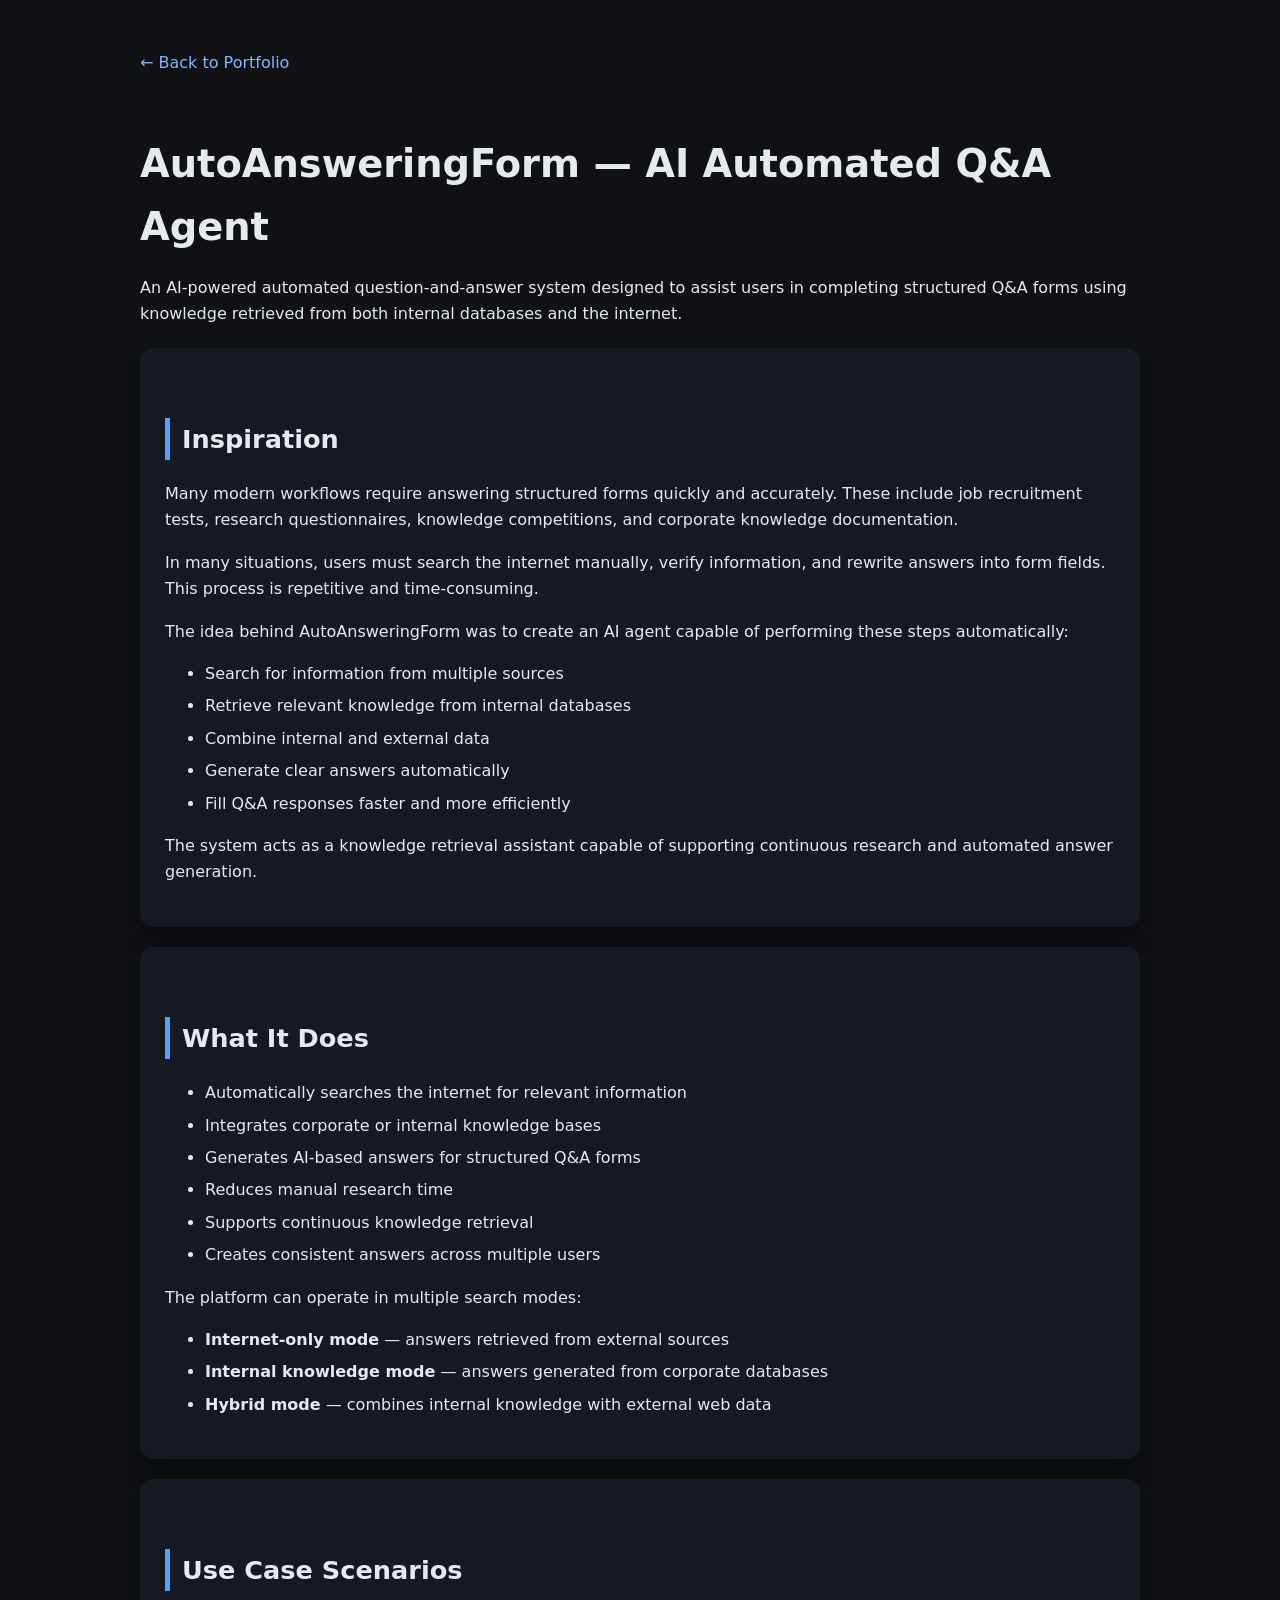
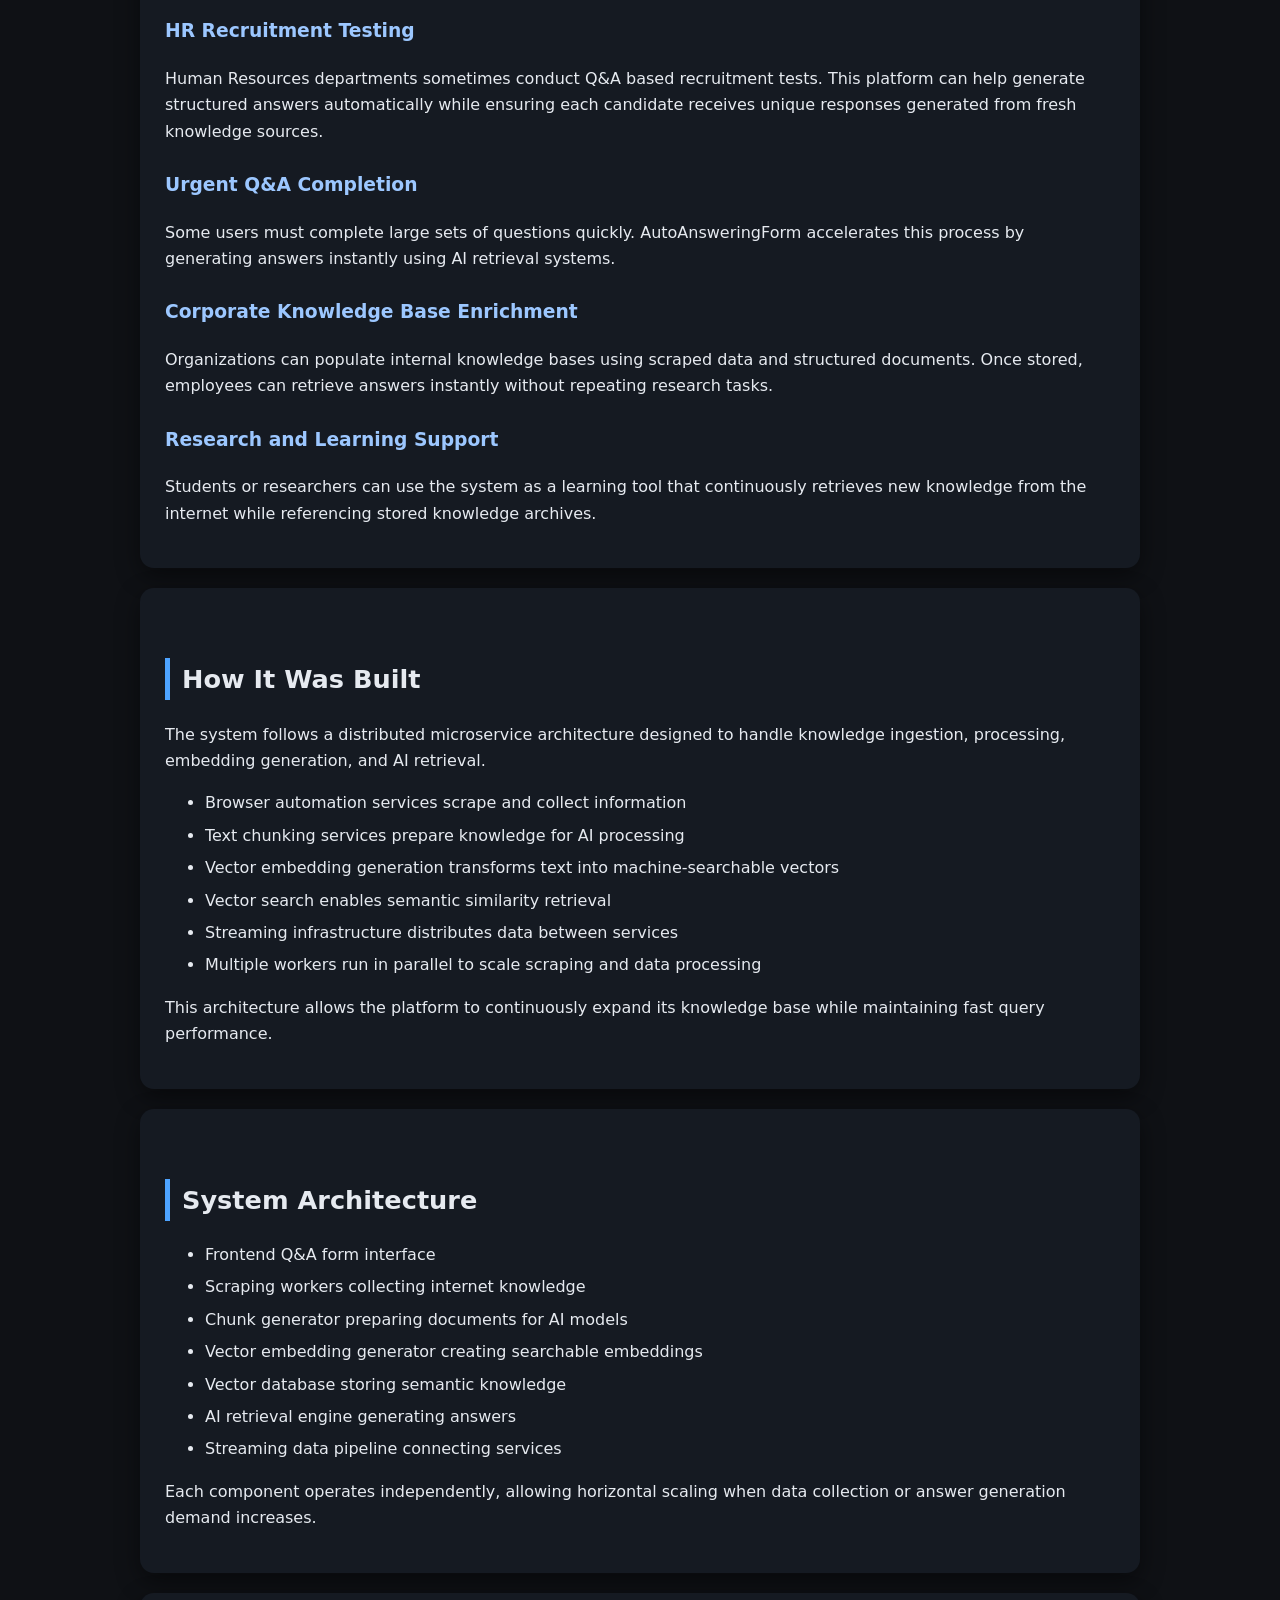
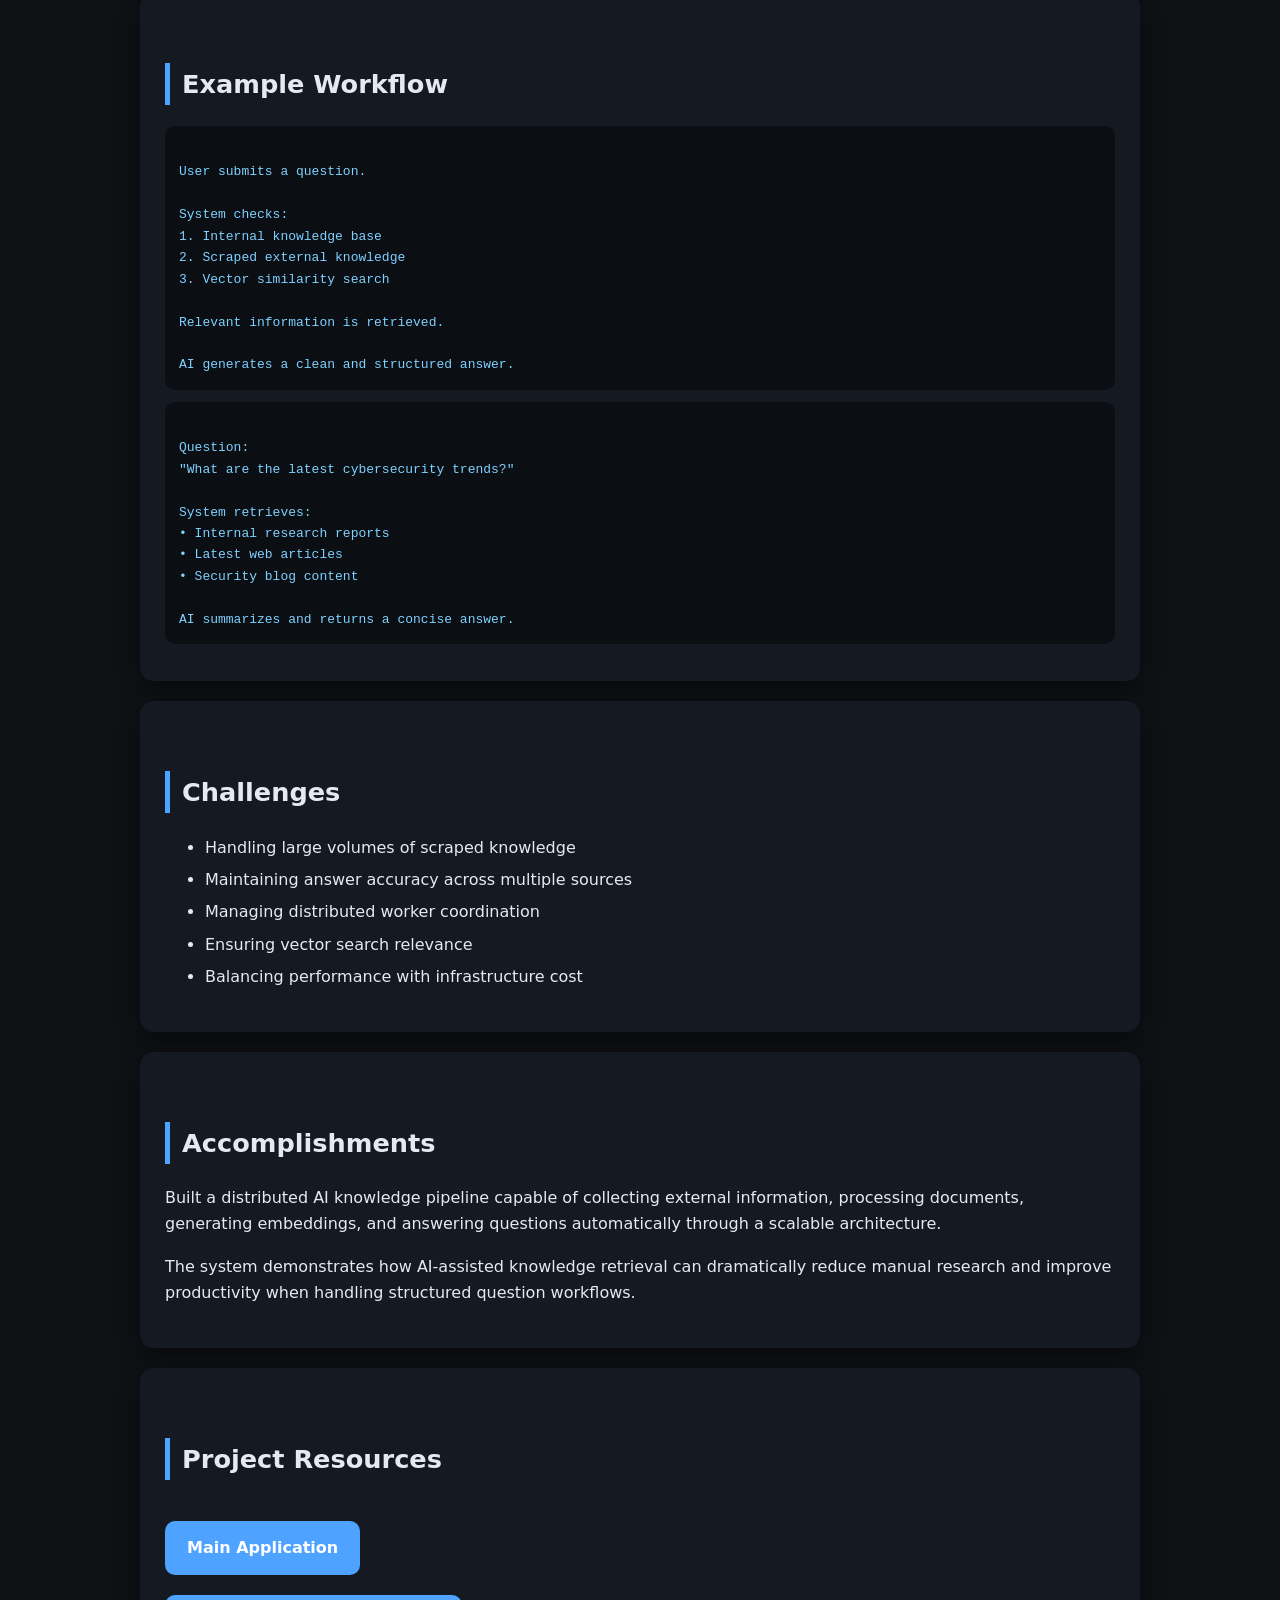
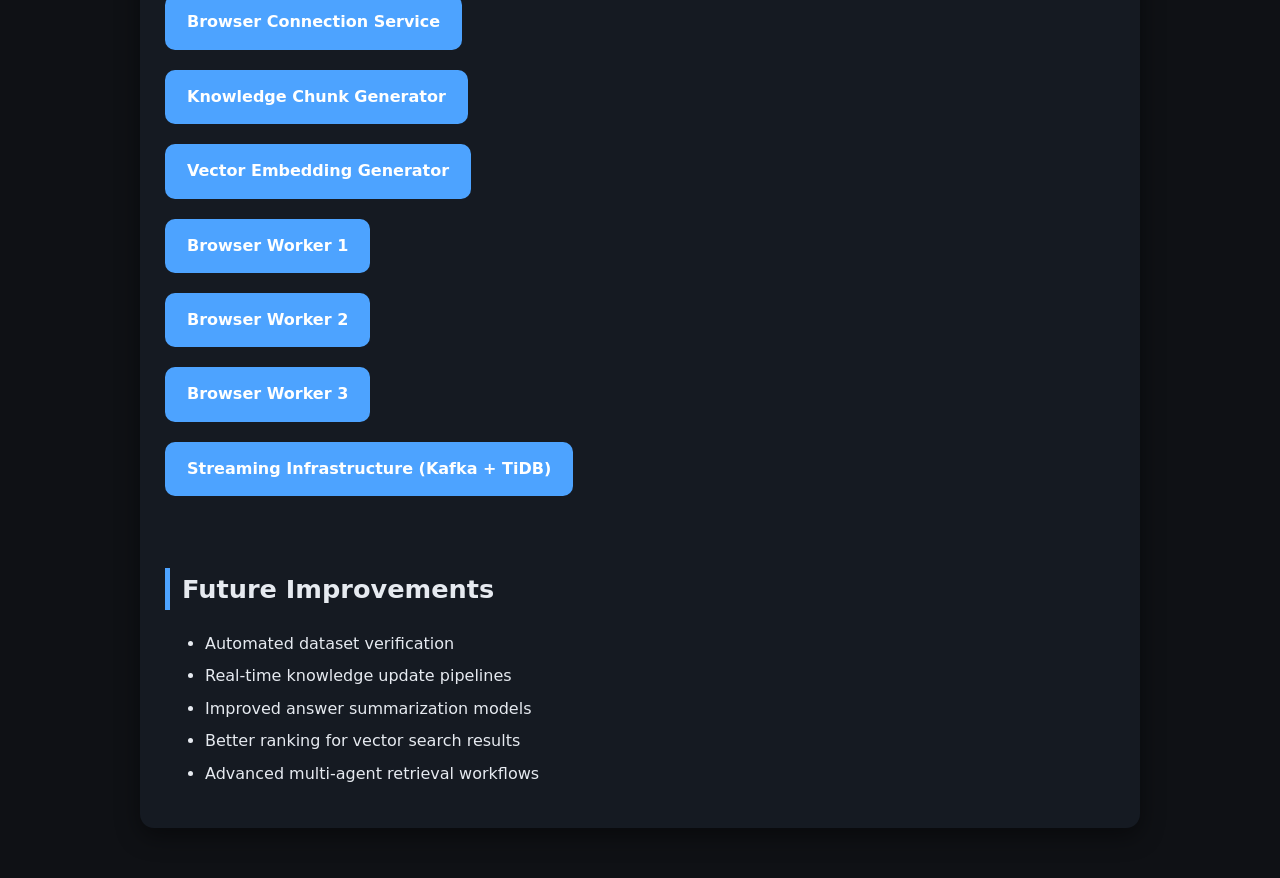
==== projects/autoansweringform.html @ 003f2000 "Rename automaticqandawithairag.html to autoansweringform.html" ====
<!DOCTYPE html>
<html lang="en">
<head>
<meta charset="UTF-8">
<meta name="viewport" content="width=device-width, initial-scale=1.0">
<title>AutoAnsweringForm — AI Automated Q&A Agent</title>

<style>
body{
  margin:0;
  font-family:system-ui,-apple-system,Segoe UI,Roboto,Ubuntu,sans-serif;
  background:#0f1115;
  color:#e6eaf0;
  line-height:1.65;
}

.container{
  max-width:1000px;
  margin:auto;
  padding:50px 25px;
}

h1{font-size:2.4rem;margin-bottom:10px;}
h2{margin-top:45px;font-size:1.6rem;border-left:5px solid #4da3ff;padding-left:12px;}
h3{margin-top:25px;color:#9cc7ff;}

.card{
  background:#151a22;
  padding:25px;
  border-radius:14px;
  margin-top:20px;
  box-shadow:0 8px 25px rgba(0,0,0,.45);
}

ul{margin-top:10px;}
li{margin:6px 0;}

.code{
  background:#0b0e13;
  padding:14px;
  border-radius:10px;
  font-family:monospace;
  margin:12px 0;
  color:#7fd1ff;
  white-space:pre-wrap;
}

a.button{
  display:inline-block;
  margin-top:20px;
  background:#4da3ff;
  color:white;
  text-decoration:none;
  padding:14px 22px;
  border-radius:10px;
  font-weight:600;
  transition:.25s;
}

a.button:hover{
  background:#2f7edb;
  transform:translateY(-2px);
}

.back{
  display:inline-block;
  margin-bottom:30px;
  color:#7fb7ff;
  text-decoration:none;
}

.back:hover{text-decoration:underline;}
</style>
</head>

<body>

<div class="container">

<a class="back" href="/">← Back to Portfolio</a>

<h1>AutoAnsweringForm — AI Automated Q&A Agent</h1>
<p>
An AI-powered automated question-and-answer system designed to assist users in completing structured Q&A forms using knowledge retrieved from both internal databases and the internet.
</p>

<div class="card">
<h2>Inspiration</h2>

<p>
Many modern workflows require answering structured forms quickly and accurately. These include job recruitment tests, research questionnaires, knowledge competitions, and corporate knowledge documentation.
</p>

<p>
In many situations, users must search the internet manually, verify information, and rewrite answers into form fields. This process is repetitive and time-consuming.
</p>

<p>
The idea behind AutoAnsweringForm was to create an AI agent capable of performing these steps automatically:
</p>

<ul>
<li>Search for information from multiple sources</li>
<li>Retrieve relevant knowledge from internal databases</li>
<li>Combine internal and external data</li>
<li>Generate clear answers automatically</li>
<li>Fill Q&A responses faster and more efficiently</li>
</ul>

<p>
The system acts as a knowledge retrieval assistant capable of supporting continuous research and automated answer generation.
</p>

</div>

<div class="card">
<h2>What It Does</h2>

<ul>
<li>Automatically searches the internet for relevant information</li>
<li>Integrates corporate or internal knowledge bases</li>
<li>Generates AI-based answers for structured Q&A forms</li>
<li>Reduces manual research time</li>
<li>Supports continuous knowledge retrieval</li>
<li>Creates consistent answers across multiple users</li>
</ul>

<p>
The platform can operate in multiple search modes:
</p>

<ul>
<li><b>Internet-only mode</b> — answers retrieved from external sources</li>
<li><b>Internal knowledge mode</b> — answers generated from corporate databases</li>
<li><b>Hybrid mode</b> — combines internal knowledge with external web data</li>
</ul>

</div>

<div class="card">
<h2>Use Case Scenarios</h2>

<h3>HR Recruitment Testing</h3>
<p>
Human Resources departments sometimes conduct Q&A based recruitment tests. 
This platform can help generate structured answers automatically while ensuring each candidate receives unique responses generated from fresh knowledge sources.
</p>

<h3>Urgent Q&A Completion</h3>
<p>
Some users must complete large sets of questions quickly. AutoAnsweringForm accelerates this process by generating answers instantly using AI retrieval systems.
</p>

<h3>Corporate Knowledge Base Enrichment</h3>
<p>
Organizations can populate internal knowledge bases using scraped data and structured documents. 
Once stored, employees can retrieve answers instantly without repeating research tasks.
</p>

<h3>Research and Learning Support</h3>
<p>
Students or researchers can use the system as a learning tool that continuously retrieves new knowledge from the internet while referencing stored knowledge archives.
</p>

</div>

<div class="card">
<h2>How It Was Built</h2>

<p>
The system follows a distributed microservice architecture designed to handle knowledge ingestion, processing, embedding generation, and AI retrieval.
</p>

<ul>
<li>Browser automation services scrape and collect information</li>
<li>Text chunking services prepare knowledge for AI processing</li>
<li>Vector embedding generation transforms text into machine-searchable vectors</li>
<li>Vector search enables semantic similarity retrieval</li>
<li>Streaming infrastructure distributes data between services</li>
<li>Multiple workers run in parallel to scale scraping and data processing</li>
</ul>

<p>
This architecture allows the platform to continuously expand its knowledge base while maintaining fast query performance.
</p>

</div>

<div class="card">
<h2>System Architecture</h2>

<ul>
<li>Frontend Q&A form interface</li>
<li>Scraping workers collecting internet knowledge</li>
<li>Chunk generator preparing documents for AI models</li>
<li>Vector embedding generator creating searchable embeddings</li>
<li>Vector database storing semantic knowledge</li>
<li>AI retrieval engine generating answers</li>
<li>Streaming data pipeline connecting services</li>
</ul>

<p>
Each component operates independently, allowing horizontal scaling when data collection or answer generation demand increases.
</p>

</div>

<div class="card">
<h2>Example Workflow</h2>

<div class="code">
User submits a question.

System checks:
1. Internal knowledge base
2. Scraped external knowledge
3. Vector similarity search

Relevant information is retrieved.

AI generates a clean and structured answer.
</div>

<div class="code">
Question:
"What are the latest cybersecurity trends?"

System retrieves:
• Internal research reports
• Latest web articles
• Security blog content

AI summarizes and returns a concise answer.
</div>

</div>

<div class="card">
<h2>Challenges</h2>

<ul>
<li>Handling large volumes of scraped knowledge</li>
<li>Maintaining answer accuracy across multiple sources</li>
<li>Managing distributed worker coordination</li>
<li>Ensuring vector search relevance</li>
<li>Balancing performance with infrastructure cost</li>
</ul>

</div>

<div class="card">
<h2>Accomplishments</h2>

<p>
Built a distributed AI knowledge pipeline capable of collecting external information, processing documents, generating embeddings, and answering questions automatically through a scalable architecture.
</p>

<p>
The system demonstrates how AI-assisted knowledge retrieval can dramatically reduce manual research and improve productivity when handling structured question workflows.
</p>

</div>

<div class="card">
<h2>Project Resources</h2>

<a class="button" href="https://github.com/hendram/autoansweringform" target="_blank">
Main Application
</a>
<br>

<a class="button" href="https://github.com/hendram/browserconnsvc" target="_blank">
Browser Connection Service
</a>
<br>

<a class="button" href="https://github.com/hendram/chunkgeneratorforaimodel" target="_blank">
Knowledge Chunk Generator
</a>
<br>

<a class="button" href="https://github.com/hendram/vectorembedgen" target="_blank">
Vector Embedding Generator
</a>
<br>

<a class="button" href="https://github.com/hendram/browserconnworker1" target="_blank">
Browser Worker 1
</a>
<br>

<a class="button" href="https://github.com/hendram/browserconnworker2" target="_blank">
Browser Worker 2
</a>
<br>

<a class="button" href="https://github.com/hendram/browserconnworker3" target="_blank">
Browser Worker 3
</a>
<br>

<a class="button" href="https://github.com/hendram/kafka-tidb" target="_blank">
Streaming Infrastructure (Kafka + TiDB)
</a>

<br><br>

<h2>Future Improvements</h2>

<ul>
<li>Automated dataset verification</li>
<li>Real-time knowledge update pipelines</li>
<li>Improved answer summarization models</li>
<li>Better ranking for vector search results</li>
<li>Advanced multi-agent retrieval workflows</li>
</ul>

</div>

</div>
</body>
</html>
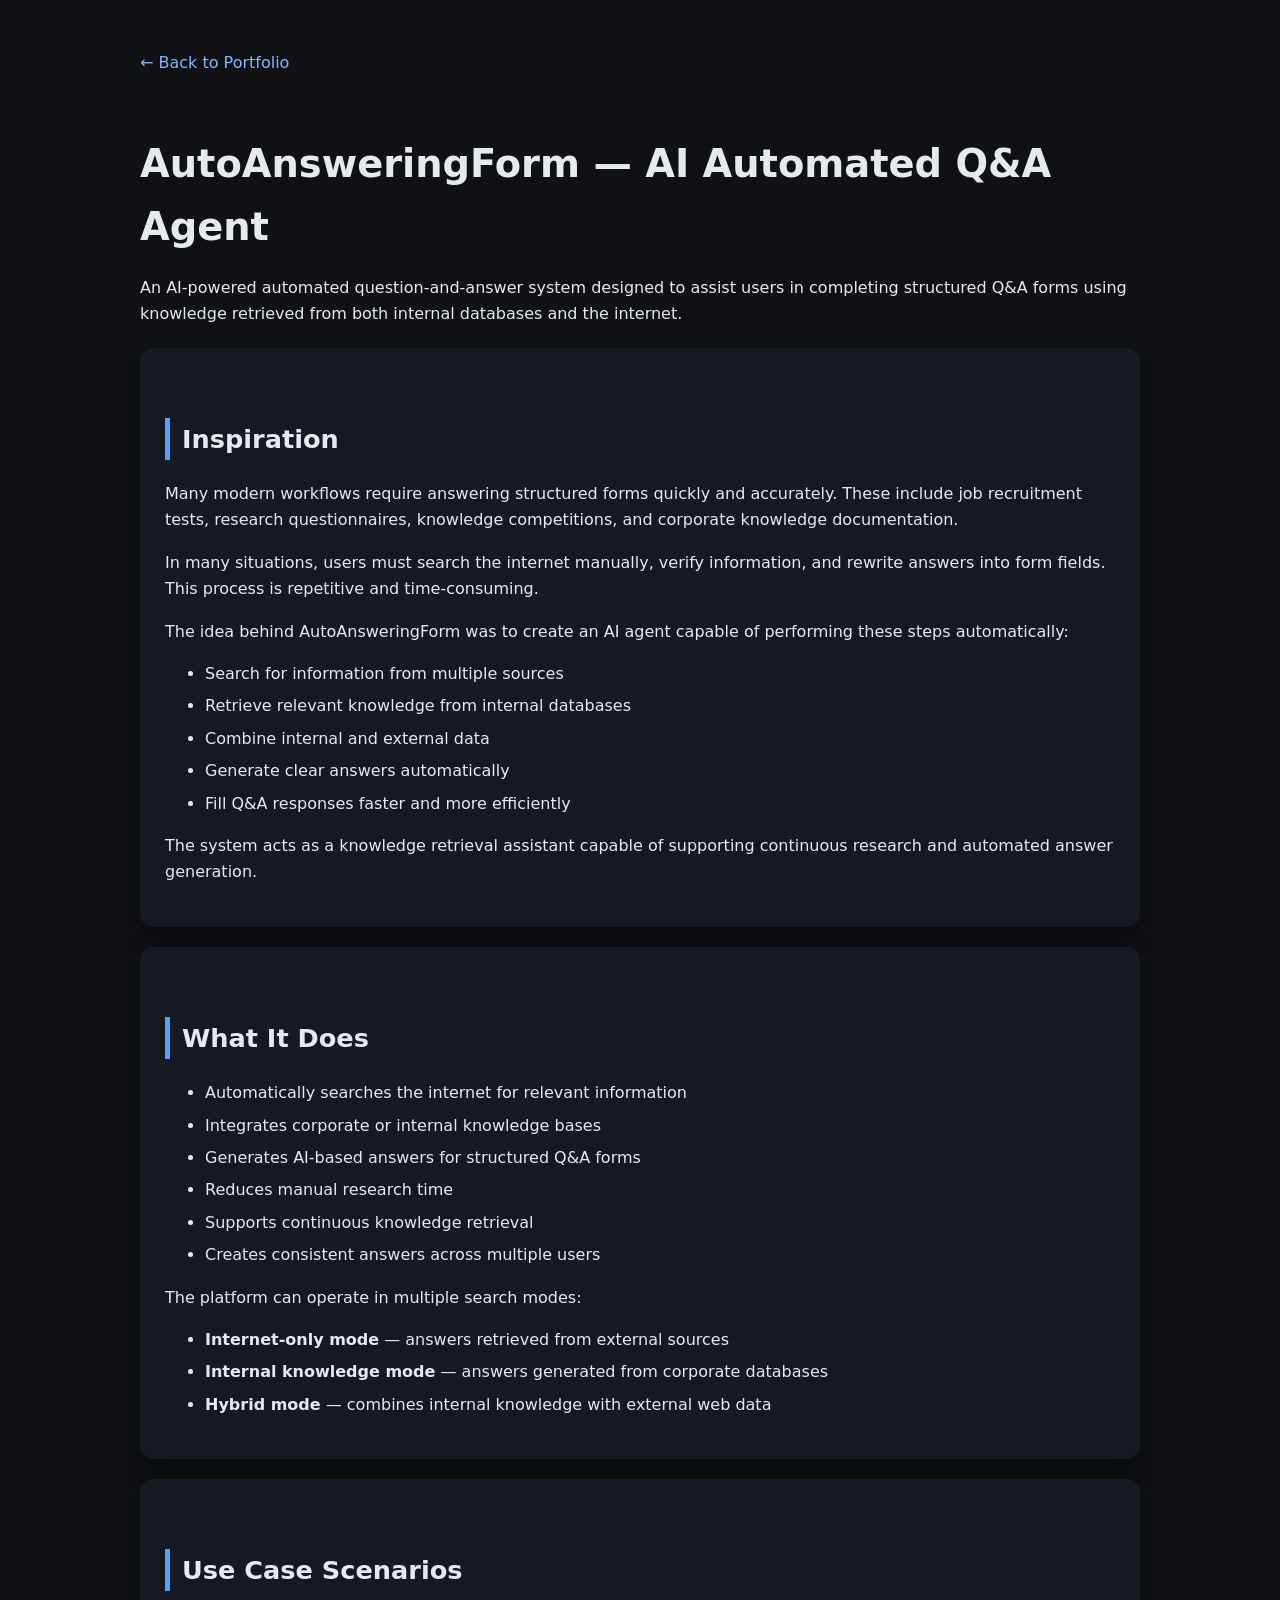
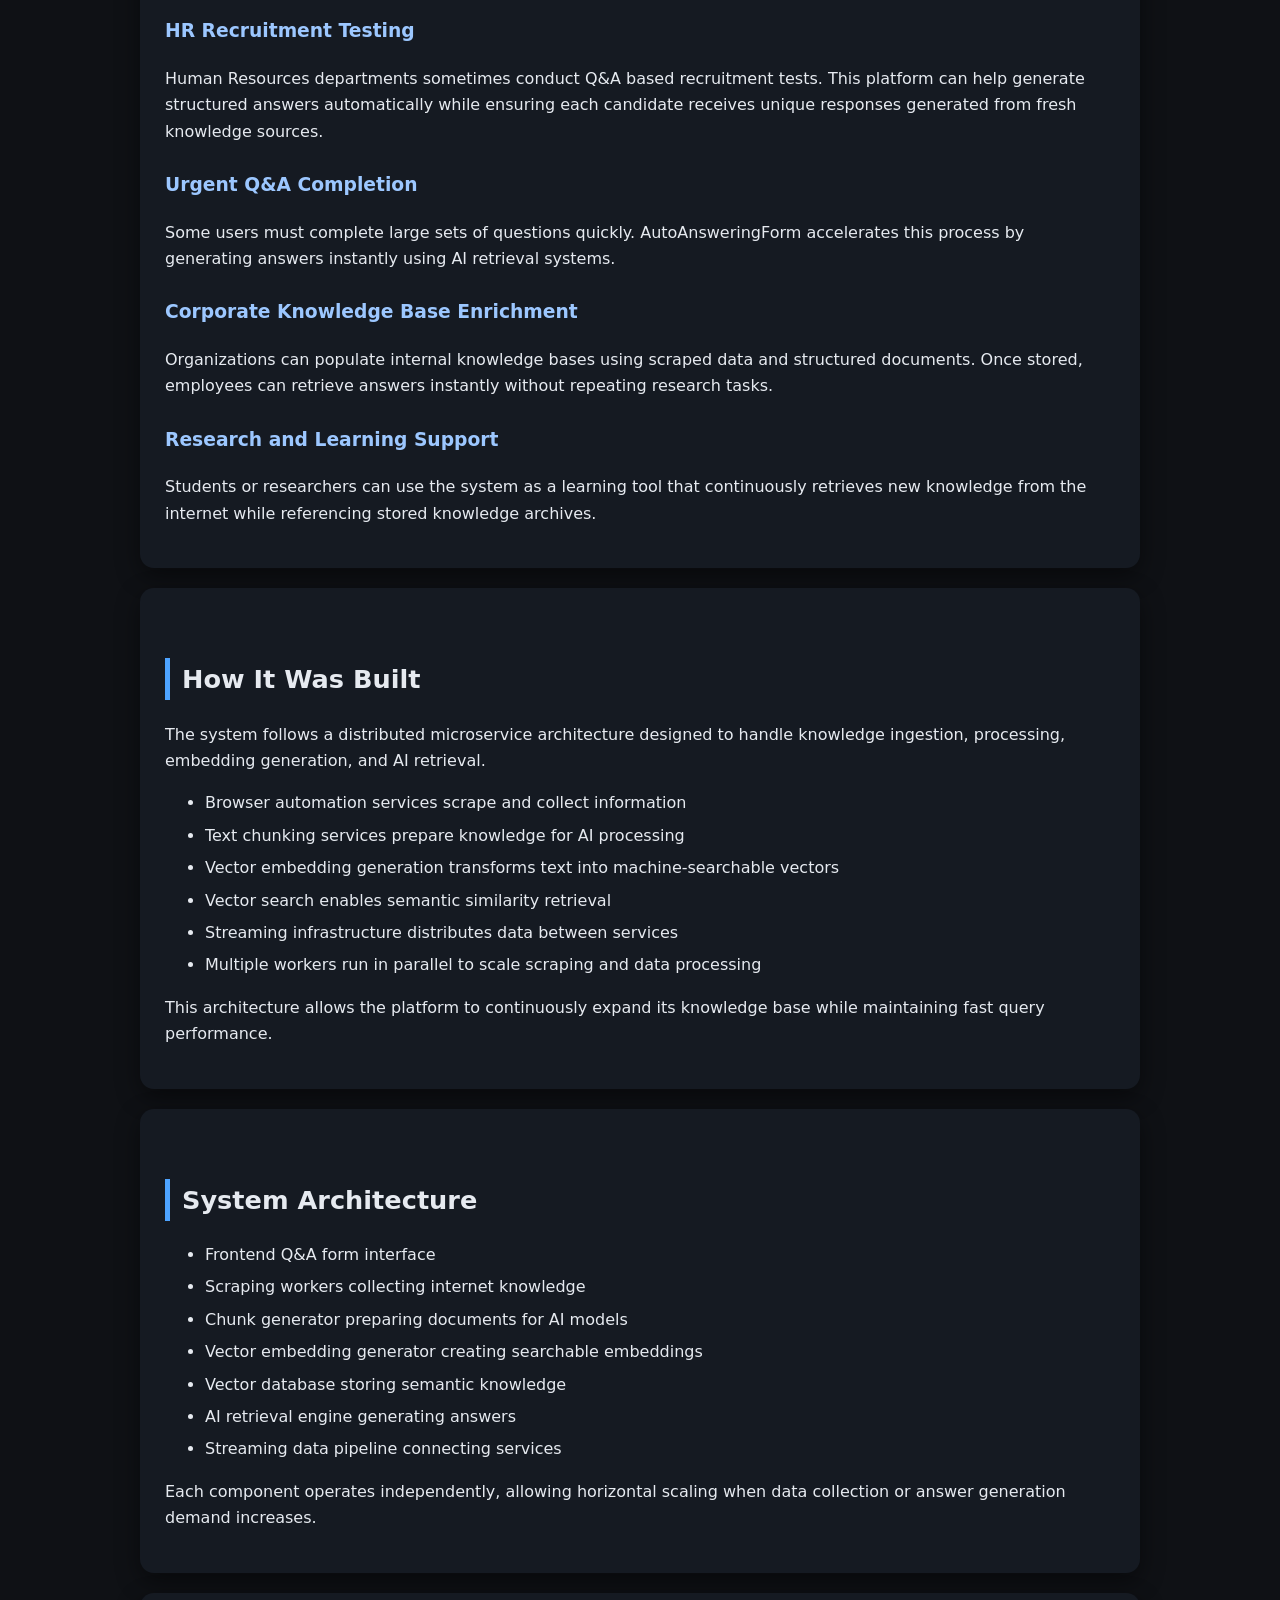
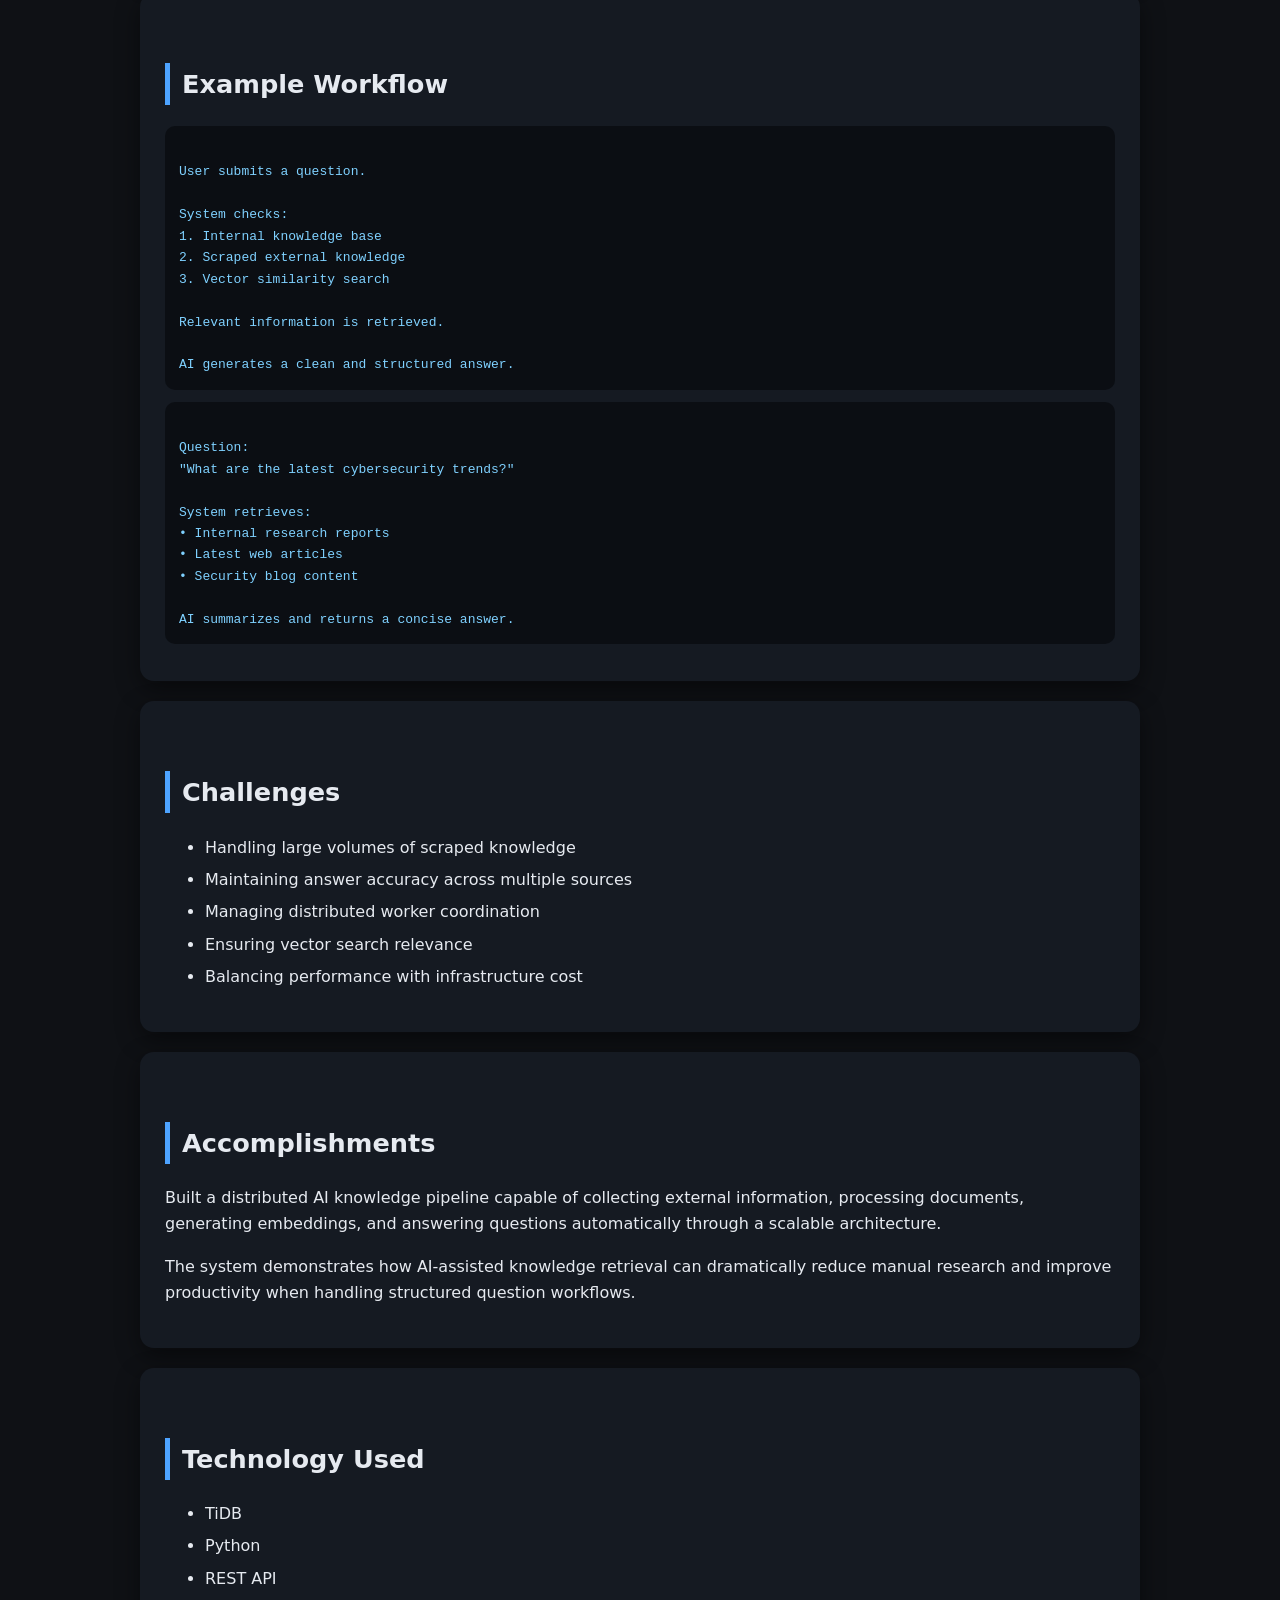
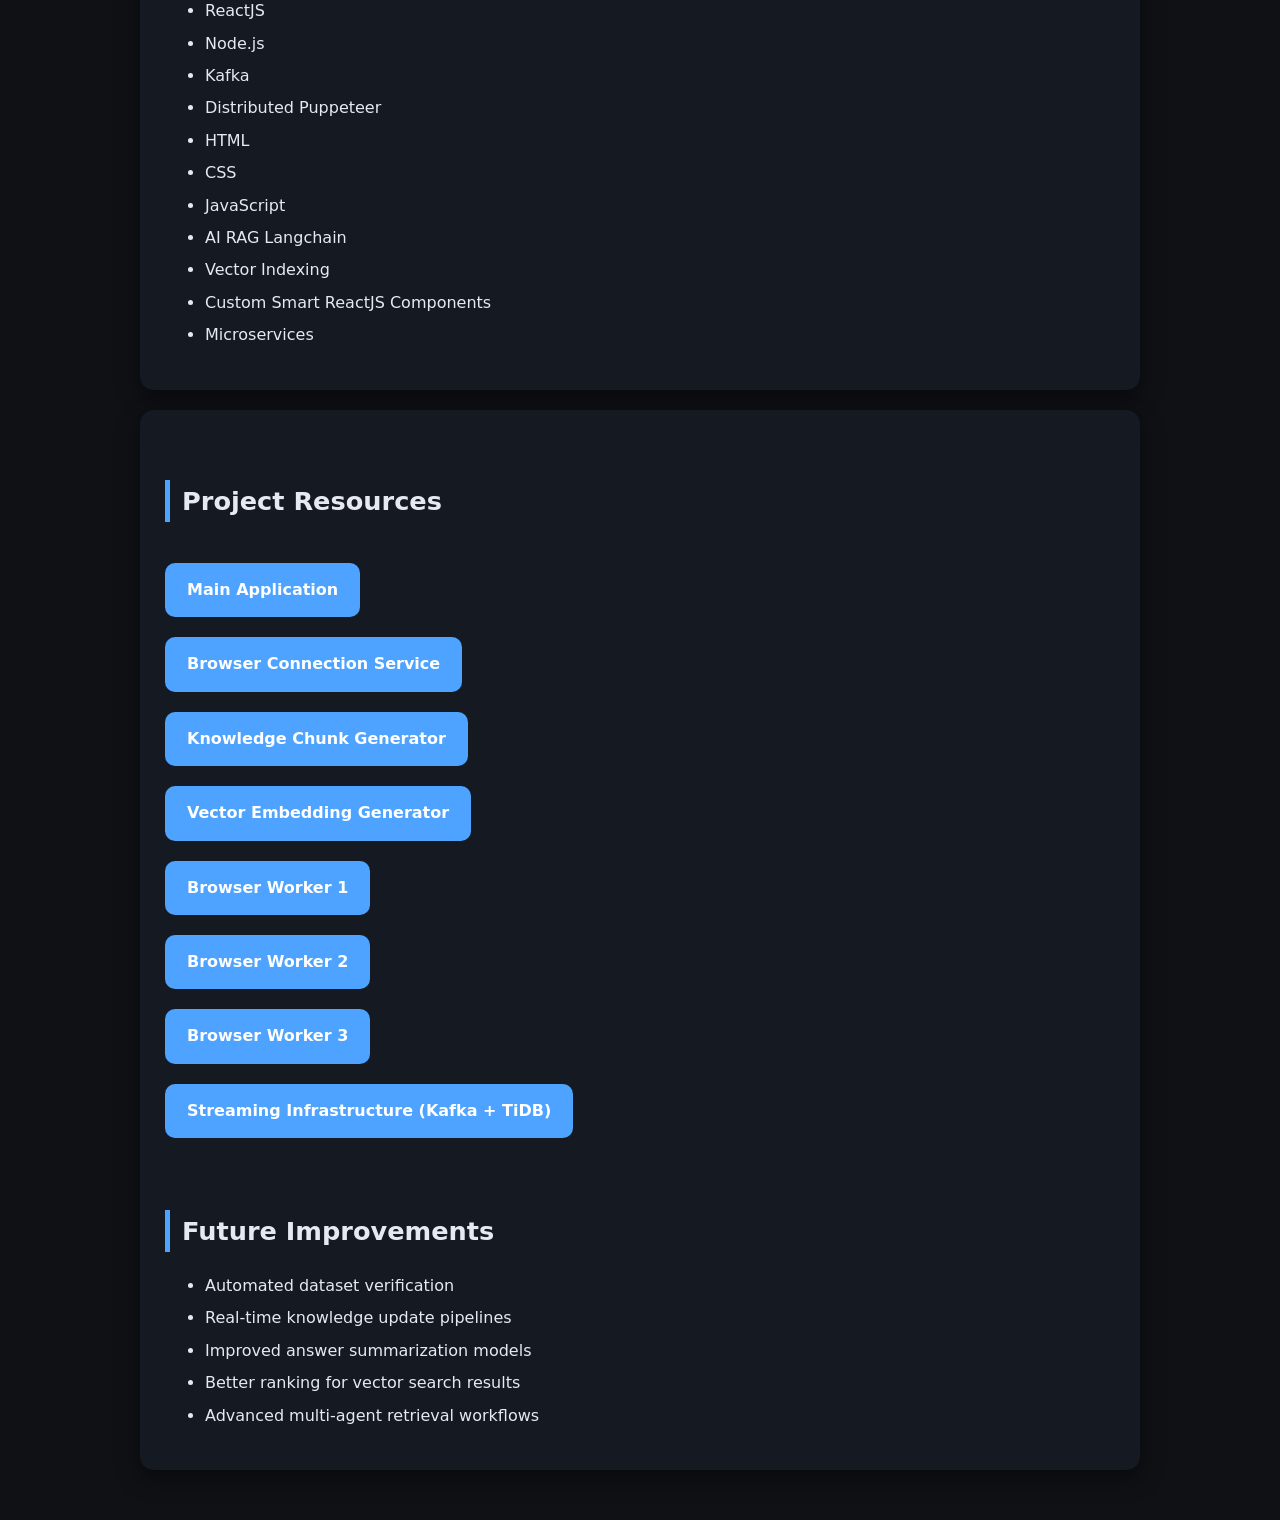
==== commit 345ac328: "Update autoansweringform.html" ====
--- a/projects/autoansweringform.html
+++ b/projects/autoansweringform.html
@@ -262,6 +262,26 @@
 </div>
 
 <div class="card">
+<h2>Technology Used</h2>
+<ul>
+<li>TiDB</li>
+<li>Python</li>
+<li>REST API</li>
+<li>ReactJS</li>
+<li>Node.js</li>
+<li>Kafka</li>
+<li>Distributed Puppeteer</li>
+<li>HTML</li>
+<li>CSS</li>
+<li>JavaScript</li>
+<li>AI RAG Langchain</li>
+<li>Vector Indexing</li>
+<li>Custom Smart ReactJS Components</li>
+<li>Microservices</li>
+</ul>
+</div>
+  
+<div class="card">
 <h2>Project Resources</h2>
 
 <a class="button" href="https://github.com/hendram/autoansweringform" target="_blank">
